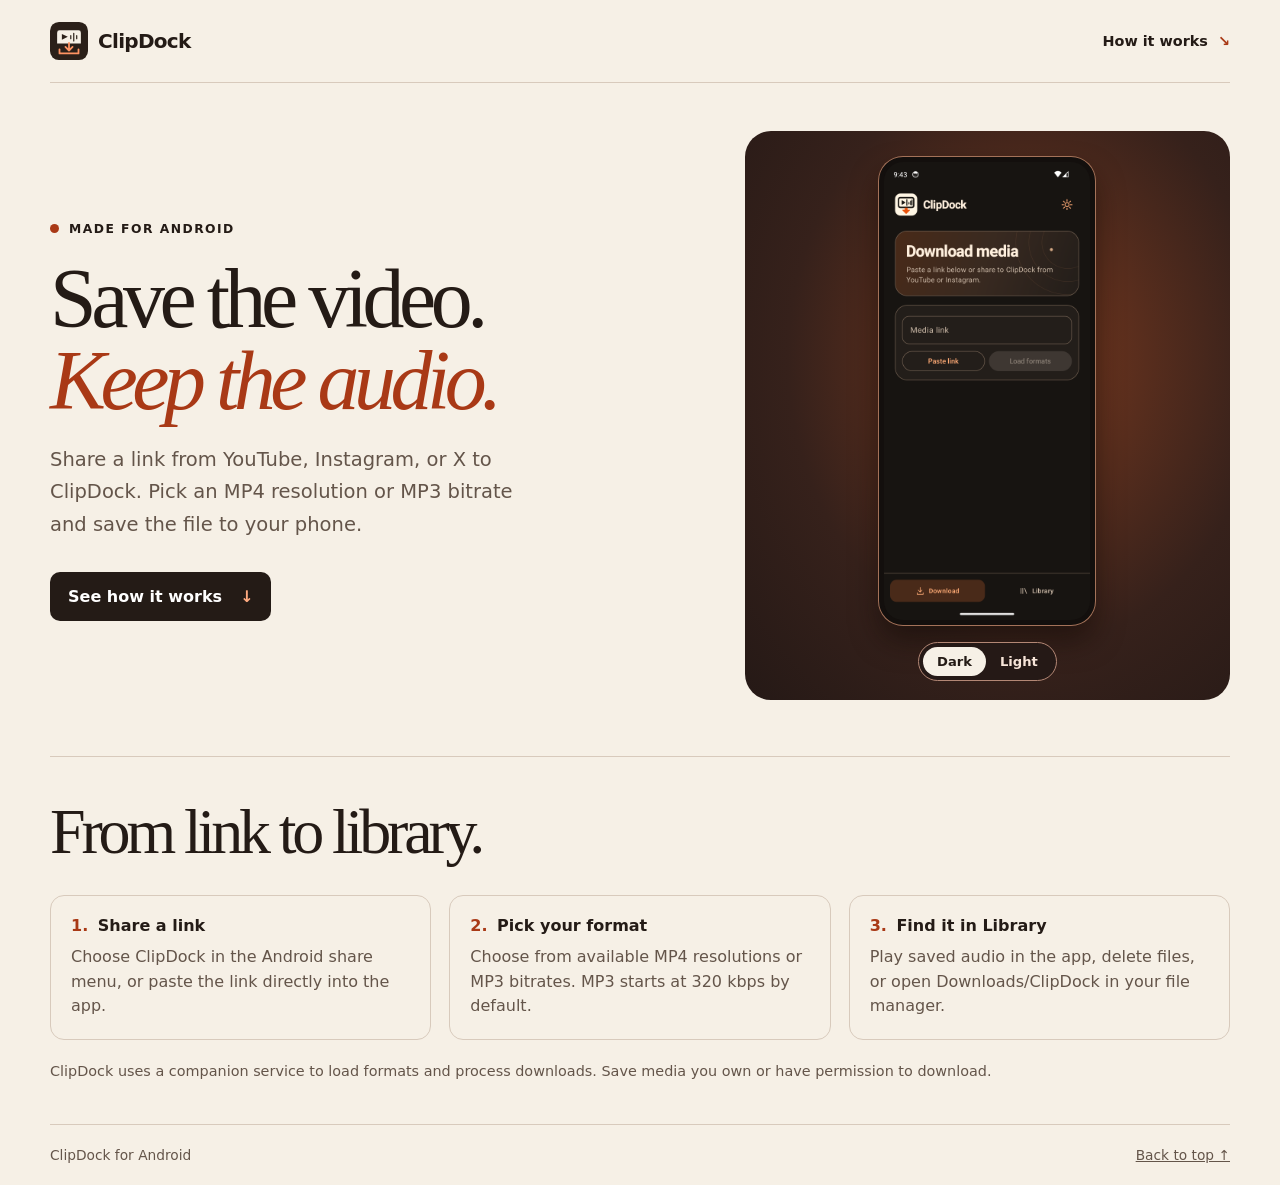
==== index.html @ b5152719 "Create ClipDock website" ====
<!doctype html>
<html lang="en">
<head>
  <meta charset="utf-8">
  <meta name="viewport" content="width=device-width, initial-scale=1">
  <meta name="description" content="ClipDock is an Android app for saving video and audio from shared YouTube, Instagram and X links.">
  <meta name="theme-color" content="#f6f0e6">
  <title>ClipDock — Video and audio for Android</title>
  <link rel="icon" href="assets/icon.svg" type="image/svg+xml">
  <link rel="stylesheet" href="style.css">
  <script src="preview.js" defer></script>
</head>
<body>
  <header class="shell top">
    <a class="brand" href="./"><img src="assets/icon.svg" width="38" height="38" alt="">ClipDock</a>
    <a class="nav-link" href="#workflow">How it works <span aria-hidden="true">↘</span></a>
  </header>
  <main>
    <section class="shell hero" aria-labelledby="headline">
      <div class="intro">
        <p class="eyebrow"><span></span> Made for Android</p>
        <h1 id="headline">Save the video.<br><em>Keep the audio.</em></h1>
        <p class="lede">Share a link from YouTube, Instagram, or X to ClipDock. Pick an MP4 resolution or MP3 bitrate and save the file to your phone.</p>
        <a class="cta" href="#workflow">See how it works <span aria-hidden="true">↓</span></a>
      </div>
      <div class="showcase">
        <div class="phone">
          <img id="app-preview" src="assets/dark.png" width="1080" height="2400" alt="ClipDock home screen in dark mode, showing the link field and Library tab">
        </div>
        <div class="switcher" role="group" aria-label="App preview theme" hidden>
          <button type="button" data-theme="dark" aria-pressed="true">Dark</button>
          <button type="button" data-theme="light" aria-pressed="false">Light</button>
        </div>
      </div>
    </section>
    <section class="shell workflow" id="workflow" aria-labelledby="workflow-title">
      <h2 id="workflow-title">From link to library.</h2>
      <ol class="steps">
        <li><h3>Share a link</h3><p>Choose ClipDock in the Android share menu, or paste the link directly into the app.</p></li>
        <li><h3>Pick your format</h3><p>Choose from available MP4 resolutions or MP3 bitrates. MP3 starts at 320 kbps by default.</p></li>
        <li><h3>Find it in Library</h3><p>Play saved audio in the app, delete files, or open Downloads/ClipDock in your file manager.</p></li>
      </ol>
      <p class="note">ClipDock uses a companion service to load formats and process downloads. Save media you own or have permission to download.</p>
    </section>
  </main>
  <footer class="shell footer"><span>ClipDock for Android</span><a href="./">Back to top ↑</a></footer>
</body>
</html>
---- style.css ----
:root {
  color-scheme: light;
  --paper: #f6f0e6;
  --ink: #241b16;
  --muted: #64554a;
  --orange: #a93916;
  --line: #d8cabc;
  font-family: system-ui, sans-serif;
  color: var(--ink);
  background: var(--paper);
}
* { box-sizing: border-box; }
body { margin: 0; }
a { color: inherit; }
a:focus-visible, button:focus-visible { outline: 3px solid #217fc2; outline-offset: 5px; }
.shell { width: min(1180px, calc(100% - 64px)); margin-inline: auto; }
.top, .footer { display: flex; justify-content: space-between; align-items: center; gap: 1rem; padding: 22px 0; }
.top { border-bottom: 1px solid var(--line); }
.brand { display: inline-flex; align-items: center; gap: 10px; font-size: 1.25rem; font-weight: 780; text-decoration: none; letter-spacing: -.035em; }
.nav-link { font-size: .9rem; font-weight: 650; text-decoration: none; }
.nav-link span { margin-left: 5px; color: var(--orange); }
.nav-link:hover, .footer a:hover { text-decoration: underline; }
.hero { display: grid; grid-template-columns: 1.3fr 1fr; gap: clamp(24px, 5vw, 78px); align-items: center; padding-block: 48px 56px; }
.eyebrow { display: flex; align-items: center; gap: 10px; font-weight: 750; font-size: .77rem; letter-spacing: .12em; text-transform: uppercase; }
.eyebrow span { height: 9px; width: 9px; border-radius: 50%; background: var(--orange); }
h1, h2 { font-family: Georgia, serif; font-weight: 400; letter-spacing: -.065em; }
h1 { font-size: clamp(3.4rem, 6.55vw, 6.6rem); line-height: .98; margin: 22px 0; }
h1 em { color: var(--orange); font-weight: inherit; }
.lede { max-width: 29rem; color: var(--muted); font-size: clamp(1rem, 1.6vw, 1.22rem); line-height: 1.65; }
.cta { display: inline-flex; gap: 18px; align-items: center; margin-top: 12px; border-radius: 10px; background: var(--ink); color: white; padding: 15px 18px; text-decoration: none; font-weight: 700; }
.cta:hover { background: #473026; }
.cta span { color: #ffab81; }
.showcase { display: grid; justify-items: center; align-content: center; gap: 17px; padding: 26px 16px 19px; border-radius: 26px; background: radial-gradient(ellipse at 58% 40%, #79391f, #36211b 60%, #251916); }
.phone { width: min(216px, 80%); overflow: hidden; border: 5px solid #130f0d; border-radius: 24px; background: #130f0d; box-shadow: 0 0 0 1px #a47259, 0 16px 28px #10090588; }
.phone img { display: block; width: 100%; height: auto; }
.switcher { display: flex; padding: 4px; border: 1px solid #b38775; border-radius: 50px; background: #251916; }
.switcher[hidden] { display: none; }
.switcher button { border: 0; border-radius: inherit; cursor: pointer; padding: 7px 14px; font: 650 .82rem system-ui, sans-serif; color: #f7e5d9; background: transparent; }
.switcher button[aria-pressed="true"] { color: var(--ink); background: var(--paper); }
.workflow { border-top: 1px solid var(--line); padding: 38px 0 42px; }
h2 { font-size: clamp(2.5rem, 5vw, 4.5rem); margin: 0 0 26px; }
.steps { display: grid; grid-template-columns: repeat(3, 1fr); padding: 0; gap: 18px; list-style-position: inside; }
.steps li { border: 1px solid var(--line); border-radius: 14px; padding: 20px; }
.steps li::marker { color: var(--orange); font-weight: 750; }
.steps h3 { display: inline; margin-left: 4px; font-size: 1rem; }
.steps p, .note { color: var(--muted); line-height: 1.55; }
.steps p { margin: 10px 0 0; }
.note { font-size: .9rem; margin: 20px 0 0; }
.footer { border-top: 1px solid var(--line); color: var(--muted); font-size: .86rem; }
@media (max-width: 760px) {
  .shell { width: calc(100% - 36px); }
  .hero { grid-template-columns: 1fr; padding-block: 32px; }
  .steps { grid-template-columns: 1fr; gap: 10px; }
}
@media (max-width: 360px) {
  h1 { font-size: 2.85rem; }
  .brand { font-size: 1.08rem; }
}
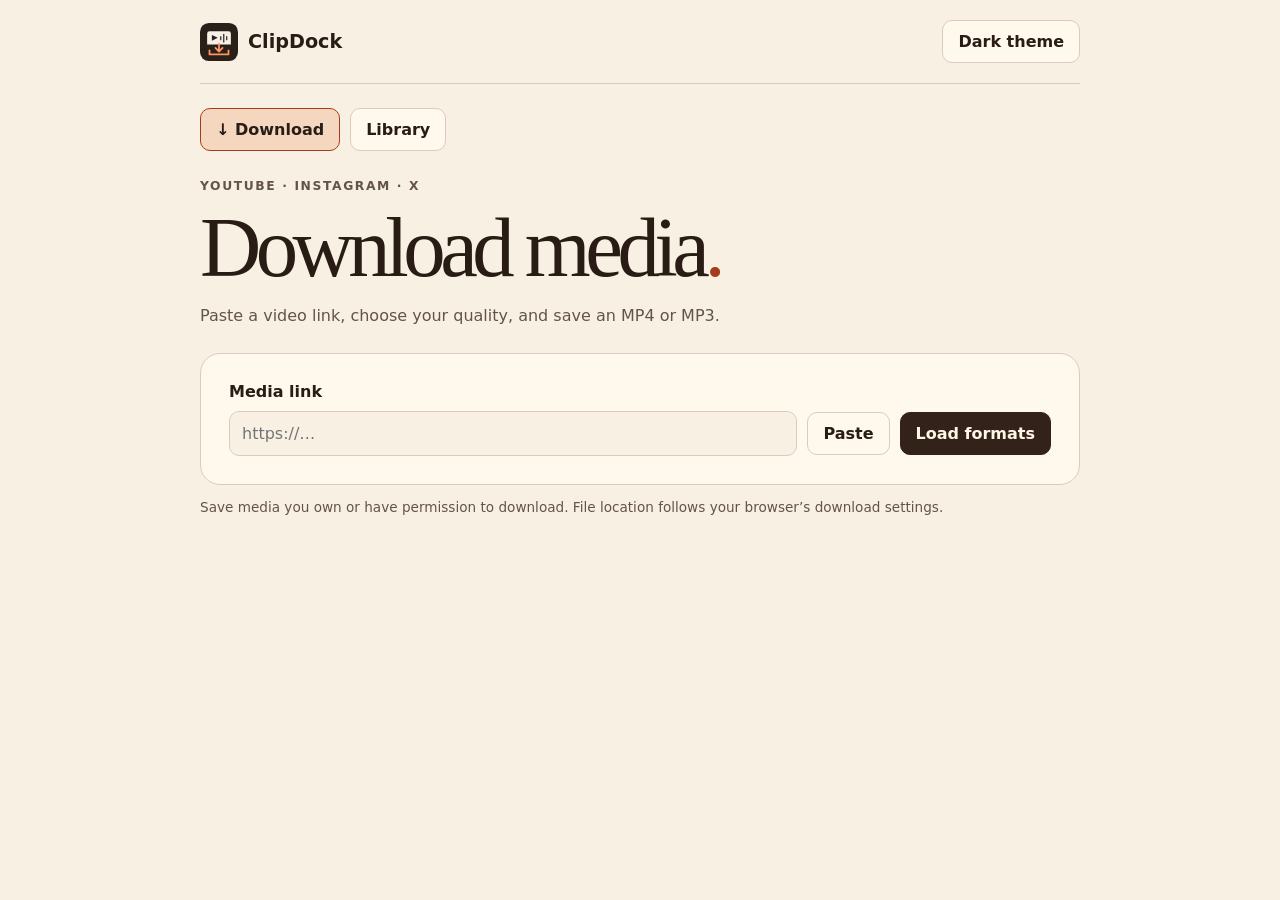
==== commit 632a9888: "Build the ClipDock browser downloader" ====
--- a/index.html
+++ b/index.html
@@ -1,48 +1,54 @@
 <!doctype html>
 <html lang="en">
 <head>
-  <meta charset="utf-8">
-  <meta name="viewport" content="width=device-width, initial-scale=1">
-  <meta name="description" content="ClipDock is an Android app for saving video and audio from shared YouTube, Instagram and X links.">
-  <meta name="theme-color" content="#f6f0e6">
-  <title>ClipDock — Video and audio for Android</title>
-  <link rel="icon" href="assets/icon.svg" type="image/svg+xml">
-  <link rel="stylesheet" href="style.css">
-  <script src="preview.js" defer></script>
+<meta charset="utf-8">
+<meta name="viewport" content="width=device-width, initial-scale=1">
+<meta name="description" content="Save video and audio from YouTube, Instagram and X with ClipDock.">
+<title>ClipDock — Download media</title>
+<link rel="icon" href="assets/icon.svg">
+<link rel="stylesheet" href="style.css">
+<script type="module" src="app.js"></script>
 </head>
 <body>
-  <header class="shell top">
-    <a class="brand" href="./"><img src="assets/icon.svg" width="38" height="38" alt="">ClipDock</a>
-    <a class="nav-link" href="#workflow">How it works <span aria-hidden="true">↘</span></a>
-  </header>
-  <main>
-    <section class="shell hero" aria-labelledby="headline">
-      <div class="intro">
-        <p class="eyebrow"><span></span> Made for Android</p>
-        <h1 id="headline">Save the video.<br><em>Keep the audio.</em></h1>
-        <p class="lede">Share a link from YouTube, Instagram, or X to ClipDock. Pick an MP4 resolution or MP3 bitrate and save the file to your phone.</p>
-        <a class="cta" href="#workflow">See how it works <span aria-hidden="true">↓</span></a>
-      </div>
-      <div class="showcase">
-        <div class="phone">
-          <img id="app-preview" src="assets/dark.png" width="1080" height="2400" alt="ClipDock home screen in dark mode, showing the link field and Library tab">
-        </div>
-        <div class="switcher" role="group" aria-label="App preview theme" hidden>
-          <button type="button" data-theme="dark" aria-pressed="true">Dark</button>
-          <button type="button" data-theme="light" aria-pressed="false">Light</button>
-        </div>
-      </div>
-    </section>
-    <section class="shell workflow" id="workflow" aria-labelledby="workflow-title">
-      <h2 id="workflow-title">From link to library.</h2>
-      <ol class="steps">
-        <li><h3>Share a link</h3><p>Choose ClipDock in the Android share menu, or paste the link directly into the app.</p></li>
-        <li><h3>Pick your format</h3><p>Choose from available MP4 resolutions or MP3 bitrates. MP3 starts at 320 kbps by default.</p></li>
-        <li><h3>Find it in Library</h3><p>Play saved audio in the app, delete files, or open Downloads/ClipDock in your file manager.</p></li>
-      </ol>
-      <p class="note">ClipDock uses a companion service to load formats and process downloads. Save media you own or have permission to download.</p>
-    </section>
-  </main>
-  <footer class="shell footer"><span>ClipDock for Android</span><a href="./">Back to top ↑</a></footer>
+<header class="shell top">
+<a class="brand" href="./"><img src="assets/icon.svg" width="38" height="38" alt="">ClipDock</a>
+<button id="theme" type="button" class="secondary" aria-pressed="false">Dark theme</button>
+</header>
+<main class="shell">
+<nav aria-label="ClipDock">
+<button type="button" id="download-tab" aria-current="page">↓ Download</button>
+<button type="button" id="library-tab">Library</button>
+</nav>
+<section id="download">
+<div class="intro">
+<p class="eyebrow">YouTube · Instagram · X</p>
+<h1>Download media<span>.</span></h1>
+<p>Paste a video link, choose your quality, and save an MP4 or MP3.</p>
+</div>
+<form id="link-form" class="card">
+<label for="url">Media link</label>
+<div class="controls">
+<input type="url" id="url" name="url" placeholder="https://…" maxlength="2000" required>
+<button type="button" class="secondary" id="paste">Paste</button>
+<button type="submit" class="primary" id="inspect">Load formats</button>
+</div>
+</form>
+<p id="status" role="status" aria-live="polite"></p>
+<section id="result" class="card" hidden aria-labelledby="media-title">
+<div class="media">
+<img id="thumbnail" alt="" hidden referrerpolicy="no-referrer">
+<div><h2 id="media-title"></h2><p id="author"></p></div>
+</div>
+<div id="formats"></div>
+<button type="button" class="primary" id="save">Download</button>
+</section>
+<p class="note">Save media you own or have permission to download. File location follows your browser’s download settings.</p>
+</section>
+<section id="library" hidden>
+<div class="intro"><p class="eyebrow">Saved on this browser</p><h1>Library<span>.</span></h1><p>Play, save again, or remove your media.</p></div>
+<p id="library-status" role="status"></p>
+<ul id="files"></ul>
+</section>
+</main>
 </body>
 </html>
--- a/style.css
+++ b/style.css
@@ -1,58 +1,43 @@
-:root {
-  color-scheme: light;
-  --paper: #f6f0e6;
-  --ink: #241b16;
-  --muted: #64554a;
-  --orange: #a93916;
-  --line: #d8cabc;
-  font-family: system-ui, sans-serif;
-  color: var(--ink);
-  background: var(--paper);
-}
-* { box-sizing: border-box; }
-body { margin: 0; }
-a { color: inherit; }
-a:focus-visible, button:focus-visible { outline: 3px solid #217fc2; outline-offset: 5px; }
-.shell { width: min(1180px, calc(100% - 64px)); margin-inline: auto; }
-.top, .footer { display: flex; justify-content: space-between; align-items: center; gap: 1rem; padding: 22px 0; }
-.top { border-bottom: 1px solid var(--line); }
-.brand { display: inline-flex; align-items: center; gap: 10px; font-size: 1.25rem; font-weight: 780; text-decoration: none; letter-spacing: -.035em; }
-.nav-link { font-size: .9rem; font-weight: 650; text-decoration: none; }
-.nav-link span { margin-left: 5px; color: var(--orange); }
-.nav-link:hover, .footer a:hover { text-decoration: underline; }
-.hero { display: grid; grid-template-columns: 1.3fr 1fr; gap: clamp(24px, 5vw, 78px); align-items: center; padding-block: 48px 56px; }
-.eyebrow { display: flex; align-items: center; gap: 10px; font-weight: 750; font-size: .77rem; letter-spacing: .12em; text-transform: uppercase; }
-.eyebrow span { height: 9px; width: 9px; border-radius: 50%; background: var(--orange); }
-h1, h2 { font-family: Georgia, serif; font-weight: 400; letter-spacing: -.065em; }
-h1 { font-size: clamp(3.4rem, 6.55vw, 6.6rem); line-height: .98; margin: 22px 0; }
-h1 em { color: var(--orange); font-weight: inherit; }
-.lede { max-width: 29rem; color: var(--muted); font-size: clamp(1rem, 1.6vw, 1.22rem); line-height: 1.65; }
-.cta { display: inline-flex; gap: 18px; align-items: center; margin-top: 12px; border-radius: 10px; background: var(--ink); color: white; padding: 15px 18px; text-decoration: none; font-weight: 700; }
-.cta:hover { background: #473026; }
-.cta span { color: #ffab81; }
-.showcase { display: grid; justify-items: center; align-content: center; gap: 17px; padding: 26px 16px 19px; border-radius: 26px; background: radial-gradient(ellipse at 58% 40%, #79391f, #36211b 60%, #251916); }
-.phone { width: min(216px, 80%); overflow: hidden; border: 5px solid #130f0d; border-radius: 24px; background: #130f0d; box-shadow: 0 0 0 1px #a47259, 0 16px 28px #10090588; }
-.phone img { display: block; width: 100%; height: auto; }
-.switcher { display: flex; padding: 4px; border: 1px solid #b38775; border-radius: 50px; background: #251916; }
-.switcher[hidden] { display: none; }
-.switcher button { border: 0; border-radius: inherit; cursor: pointer; padding: 7px 14px; font: 650 .82rem system-ui, sans-serif; color: #f7e5d9; background: transparent; }
-.switcher button[aria-pressed="true"] { color: var(--ink); background: var(--paper); }
-.workflow { border-top: 1px solid var(--line); padding: 38px 0 42px; }
-h2 { font-size: clamp(2.5rem, 5vw, 4.5rem); margin: 0 0 26px; }
-.steps { display: grid; grid-template-columns: repeat(3, 1fr); padding: 0; gap: 18px; list-style-position: inside; }
-.steps li { border: 1px solid var(--line); border-radius: 14px; padding: 20px; }
-.steps li::marker { color: var(--orange); font-weight: 750; }
-.steps h3 { display: inline; margin-left: 4px; font-size: 1rem; }
-.steps p, .note { color: var(--muted); line-height: 1.55; }
-.steps p { margin: 10px 0 0; }
-.note { font-size: .9rem; margin: 20px 0 0; }
-.footer { border-top: 1px solid var(--line); color: var(--muted); font-size: .86rem; }
-@media (max-width: 760px) {
-  .shell { width: calc(100% - 36px); }
-  .hero { grid-template-columns: 1fr; padding-block: 32px; }
-  .steps { grid-template-columns: 1fr; gap: 10px; }
-}
-@media (max-width: 360px) {
-  h1 { font-size: 2.85rem; }
-  .brand { font-size: 1.08rem; }
-}
+:root{color-scheme:light;--paper:#f8f1e3;--card:#fff9ed;--ink:#281c15;--muted:#64534a;--line:#dccbbb;--accent:#a53d1c;--action:#322219;--action-text:#fff6e6;--active:#f5d7c0;font-family:system-ui,sans-serif}
+:root[data-theme=dark]{color-scheme:dark;--paper:#1b1513;--card:#271e1a;--ink:#fff1dc;--muted:#d4bfb0;--line:#514035;--accent:#ff9b6b;--action:#ffc19f;--action-text:#2c180e;--active:#523324}
+*{box-sizing:border-box}
+body{margin:0;background:var(--paper);color:var(--ink)}
+[hidden]{display:none!important}
+.shell{width:min(880px,calc(100% - 36px));margin-inline:auto}
+.top,.brand,nav,.controls,.media,.file-actions{display:flex;align-items:center;gap:10px}
+.top{justify-content:space-between;padding-block:20px;border-bottom:1px solid var(--line)}
+.brand{font-size:1.2rem;font-weight:800;color:inherit;text-decoration:none}
+nav{margin-block:24px}
+button,.file-actions a{font:inherit;font-weight:700;cursor:pointer;color:inherit;background:var(--card);border:1px solid var(--line);border-radius:10px;padding:11px 15px;text-decoration:none}
+button:hover:not(:disabled),.file-actions a:hover{box-shadow:inset 0 0 0 1px currentColor}
+button:disabled{cursor:wait;opacity:.6}
+button[aria-current],button[aria-pressed=true]{background:var(--active);border-color:var(--accent)}
+.primary{color:var(--action-text);background:var(--action);border-color:var(--action)}
+.intro{margin:28px 0}
+.intro p,.note,#author,#library-status{color:var(--muted)}
+.eyebrow{font-size:.77rem;text-transform:uppercase;letter-spacing:.13em;font-weight:800}
+h1{font-family:Georgia,serif;font-size:clamp(2.65rem,8vw,5.3rem);letter-spacing:-.065em;line-height:1;margin:10px 0;font-weight:400}
+h1 span{color:var(--accent)}
+h2{margin:0;font-size:1.3rem;overflow-wrap:anywhere}
+.card{padding:clamp(16px,4vw,28px);background:var(--card);border:1px solid var(--line);border-radius:20px}
+label,legend{font-weight:750}
+.controls{margin-top:10px}
+input[type=url]{min-width:0;flex:1;width:100%;font:inherit;color:inherit;background:var(--paper);border:1px solid var(--line);border-radius:10px;padding:12px}
+:focus-visible{outline:2px solid var(--accent);outline-offset:3px}
+#status{margin:16px 0;line-height:1.5}
+#status:empty{margin:0}
+#status[data-error]{color:var(--accent);font-weight:650}
+.media{align-items:flex-start;gap:16px}
+#thumbnail{width:min(25%,135px);aspect-ratio:16/9;object-fit:cover;border-radius:8px}
+#author{margin:4px 0}
+fieldset{border:0;padding:0;margin:20px 0;min-width:0}
+legend{margin-bottom:10px}
+.choices{display:flex;gap:8px;flex-wrap:wrap}
+.choice{display:flex;align-items:center;gap:6px;font-size:.9rem;border:1px solid var(--line);border-radius:10px;padding:8px 11px;cursor:pointer}
+.choice:has(:checked){background:var(--active);border-color:var(--accent)}
+.choice input{accent-color:var(--accent)}
+.note{font-size:.85rem;margin-bottom:32px}
+#files{padding:0;display:grid;gap:12px;list-style:none}
+.file-actions{margin-top:12px;flex-wrap:wrap}
+.file-player{width:100%;margin-top:12px;max-height:420px}
+@media(max-width:540px){.controls{flex-wrap:wrap}.controls input{flex-basis:100%}.controls .primary{flex:1}.file-actions{gap:6px}}
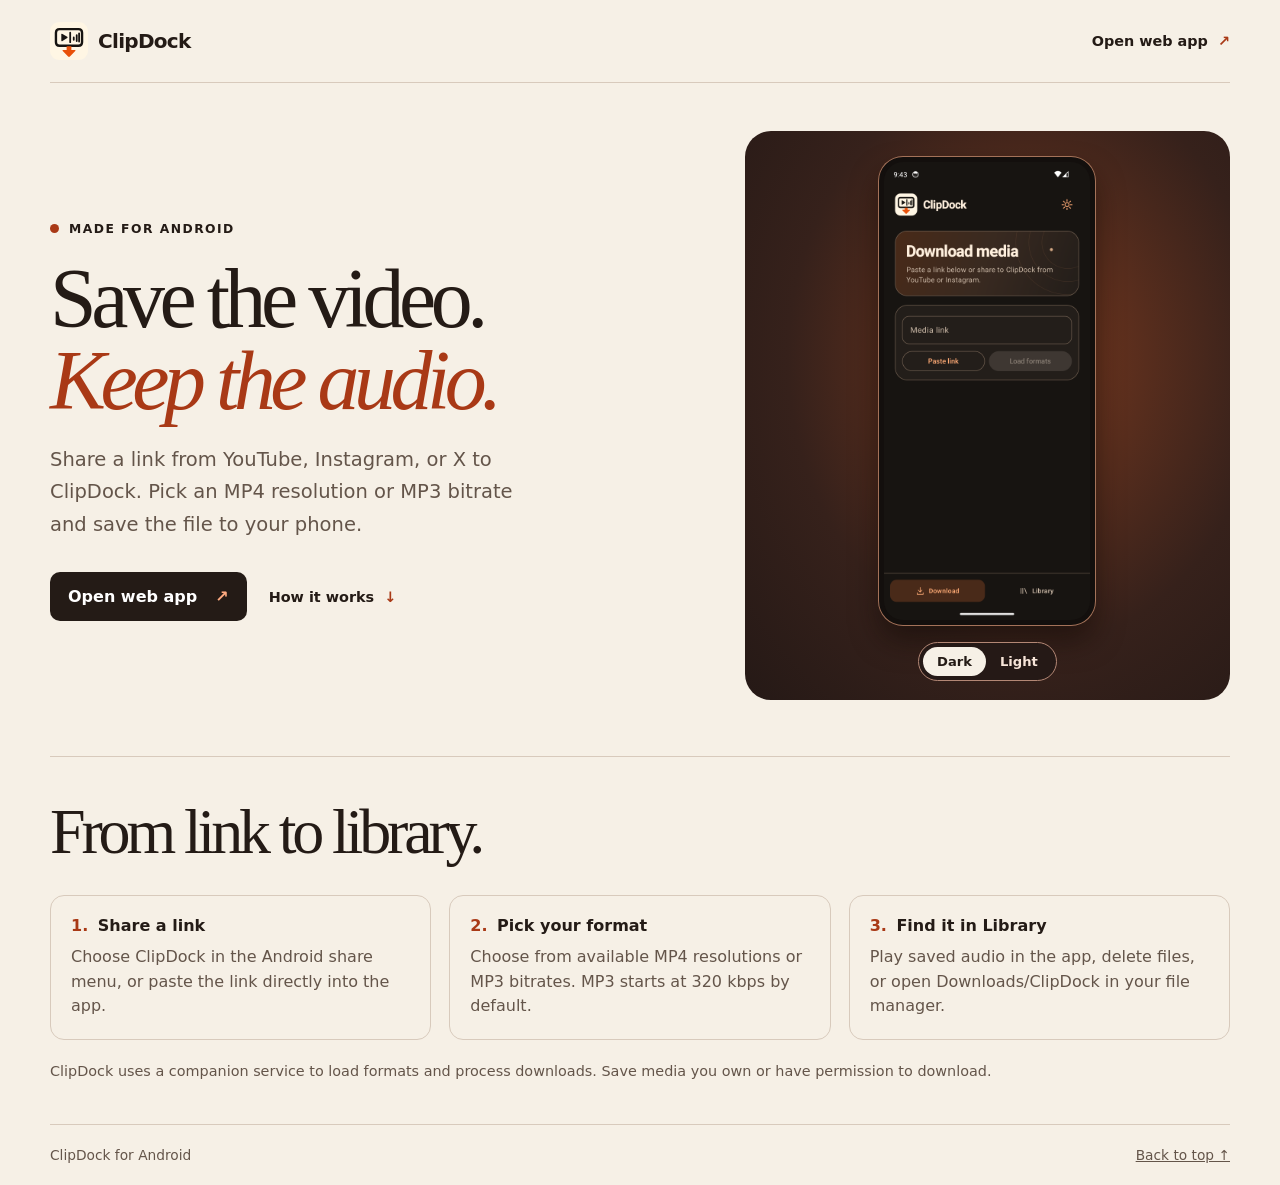
==== commit 69787bcd: "Restore ClipDock landing page and redesign downloader" ====
--- a/index.html
+++ b/index.html
@@ -1,54 +1,48 @@
 <!doctype html>
 <html lang="en">
 <head>
-<meta charset="utf-8">
-<meta name="viewport" content="width=device-width, initial-scale=1">
-<meta name="description" content="Save video and audio from YouTube, Instagram and X with ClipDock.">
-<title>ClipDock — Download media</title>
-<link rel="icon" href="assets/icon.svg">
-<link rel="stylesheet" href="style.css">
-<script type="module" src="app.js"></script>
+  <meta charset="utf-8">
+  <meta name="viewport" content="width=device-width, initial-scale=1">
+  <meta name="description" content="ClipDock is an Android app for saving video and audio from shared YouTube, Instagram and X links.">
+  <meta name="theme-color" content="#f6f0e6">
+  <title>ClipDock — Video and audio for Android</title>
+  <link rel="icon" href="assets/icon.svg" type="image/svg+xml">
+  <link rel="stylesheet" href="style.css">
+  <script src="preview.js" defer></script>
 </head>
 <body>
-<header class="shell top">
-<a class="brand" href="./"><img src="assets/icon.svg" width="38" height="38" alt="">ClipDock</a>
-<button id="theme" type="button" class="secondary" aria-pressed="false">Dark theme</button>
-</header>
-<main class="shell">
-<nav aria-label="ClipDock">
-<button type="button" id="download-tab" aria-current="page">↓ Download</button>
-<button type="button" id="library-tab">Library</button>
-</nav>
-<section id="download">
-<div class="intro">
-<p class="eyebrow">YouTube · Instagram · X</p>
-<h1>Download media<span>.</span></h1>
-<p>Paste a video link, choose your quality, and save an MP4 or MP3.</p>
-</div>
-<form id="link-form" class="card">
-<label for="url">Media link</label>
-<div class="controls">
-<input type="url" id="url" name="url" placeholder="https://…" maxlength="2000" required>
-<button type="button" class="secondary" id="paste">Paste</button>
-<button type="submit" class="primary" id="inspect">Load formats</button>
-</div>
-</form>
-<p id="status" role="status" aria-live="polite"></p>
-<section id="result" class="card" hidden aria-labelledby="media-title">
-<div class="media">
-<img id="thumbnail" alt="" hidden referrerpolicy="no-referrer">
-<div><h2 id="media-title"></h2><p id="author"></p></div>
-</div>
-<div id="formats"></div>
-<button type="button" class="primary" id="save">Download</button>
-</section>
-<p class="note">Save media you own or have permission to download. File location follows your browser’s download settings.</p>
-</section>
-<section id="library" hidden>
-<div class="intro"><p class="eyebrow">Saved on this browser</p><h1>Library<span>.</span></h1><p>Play, save again, or remove your media.</p></div>
-<p id="library-status" role="status"></p>
-<ul id="files"></ul>
-</section>
-</main>
+  <header class="shell top">
+    <a class="brand" href="./"><img src="assets/icon.svg" width="38" height="38" alt="">ClipDock</a>
+    <a class="nav-link" href="app/">Open web app <span aria-hidden="true">↗</span></a>
+  </header>
+  <main>
+    <section class="shell hero" aria-labelledby="headline">
+      <div class="intro">
+        <p class="eyebrow"><span></span> Made for Android</p>
+        <h1 id="headline">Save the video.<br><em>Keep the audio.</em></h1>
+        <p class="lede">Share a link from YouTube, Instagram, or X to ClipDock. Pick an MP4 resolution or MP3 bitrate and save the file to your phone.</p>
+        <div class="hero-actions"><a class="cta" href="app/">Open web app <span aria-hidden="true">↗</span></a><a class="nav-link" href="#workflow">How it works <span aria-hidden="true">↓</span></a></div>
+      </div>
+      <div class="showcase">
+        <div class="phone">
+          <img id="app-preview" src="assets/dark.png" width="1080" height="2400" alt="ClipDock home screen in dark mode, showing the link field and Library tab">
+        </div>
+        <div class="switcher" role="group" aria-label="App preview theme" hidden>
+          <button type="button" data-theme="dark" aria-pressed="true">Dark</button>
+          <button type="button" data-theme="light" aria-pressed="false">Light</button>
+        </div>
+      </div>
+    </section>
+    <section class="shell workflow" id="workflow" aria-labelledby="workflow-title">
+      <h2 id="workflow-title">From link to library.</h2>
+      <ol class="steps">
+        <li><h3>Share a link</h3><p>Choose ClipDock in the Android share menu, or paste the link directly into the app.</p></li>
+        <li><h3>Pick your format</h3><p>Choose from available MP4 resolutions or MP3 bitrates. MP3 starts at 320 kbps by default.</p></li>
+        <li><h3>Find it in Library</h3><p>Play saved audio in the app, delete files, or open Downloads/ClipDock in your file manager.</p></li>
+      </ol>
+      <p class="note">ClipDock uses a companion service to load formats and process downloads. Save media you own or have permission to download.</p>
+    </section>
+  </main>
+  <footer class="shell footer"><span>ClipDock for Android</span><a href="./">Back to top ↑</a></footer>
 </body>
 </html>
--- a/style.css
+++ b/style.css
@@ -1,43 +1,59 @@
-:root{color-scheme:light;--paper:#f8f1e3;--card:#fff9ed;--ink:#281c15;--muted:#64534a;--line:#dccbbb;--accent:#a53d1c;--action:#322219;--action-text:#fff6e6;--active:#f5d7c0;font-family:system-ui,sans-serif}
-:root[data-theme=dark]{color-scheme:dark;--paper:#1b1513;--card:#271e1a;--ink:#fff1dc;--muted:#d4bfb0;--line:#514035;--accent:#ff9b6b;--action:#ffc19f;--action-text:#2c180e;--active:#523324}
-*{box-sizing:border-box}
-body{margin:0;background:var(--paper);color:var(--ink)}
-[hidden]{display:none!important}
-.shell{width:min(880px,calc(100% - 36px));margin-inline:auto}
-.top,.brand,nav,.controls,.media,.file-actions{display:flex;align-items:center;gap:10px}
-.top{justify-content:space-between;padding-block:20px;border-bottom:1px solid var(--line)}
-.brand{font-size:1.2rem;font-weight:800;color:inherit;text-decoration:none}
-nav{margin-block:24px}
-button,.file-actions a{font:inherit;font-weight:700;cursor:pointer;color:inherit;background:var(--card);border:1px solid var(--line);border-radius:10px;padding:11px 15px;text-decoration:none}
-button:hover:not(:disabled),.file-actions a:hover{box-shadow:inset 0 0 0 1px currentColor}
-button:disabled{cursor:wait;opacity:.6}
-button[aria-current],button[aria-pressed=true]{background:var(--active);border-color:var(--accent)}
-.primary{color:var(--action-text);background:var(--action);border-color:var(--action)}
-.intro{margin:28px 0}
-.intro p,.note,#author,#library-status{color:var(--muted)}
-.eyebrow{font-size:.77rem;text-transform:uppercase;letter-spacing:.13em;font-weight:800}
-h1{font-family:Georgia,serif;font-size:clamp(2.65rem,8vw,5.3rem);letter-spacing:-.065em;line-height:1;margin:10px 0;font-weight:400}
-h1 span{color:var(--accent)}
-h2{margin:0;font-size:1.3rem;overflow-wrap:anywhere}
-.card{padding:clamp(16px,4vw,28px);background:var(--card);border:1px solid var(--line);border-radius:20px}
-label,legend{font-weight:750}
-.controls{margin-top:10px}
-input[type=url]{min-width:0;flex:1;width:100%;font:inherit;color:inherit;background:var(--paper);border:1px solid var(--line);border-radius:10px;padding:12px}
-:focus-visible{outline:2px solid var(--accent);outline-offset:3px}
-#status{margin:16px 0;line-height:1.5}
-#status:empty{margin:0}
-#status[data-error]{color:var(--accent);font-weight:650}
-.media{align-items:flex-start;gap:16px}
-#thumbnail{width:min(25%,135px);aspect-ratio:16/9;object-fit:cover;border-radius:8px}
-#author{margin:4px 0}
-fieldset{border:0;padding:0;margin:20px 0;min-width:0}
-legend{margin-bottom:10px}
-.choices{display:flex;gap:8px;flex-wrap:wrap}
-.choice{display:flex;align-items:center;gap:6px;font-size:.9rem;border:1px solid var(--line);border-radius:10px;padding:8px 11px;cursor:pointer}
-.choice:has(:checked){background:var(--active);border-color:var(--accent)}
-.choice input{accent-color:var(--accent)}
-.note{font-size:.85rem;margin-bottom:32px}
-#files{padding:0;display:grid;gap:12px;list-style:none}
-.file-actions{margin-top:12px;flex-wrap:wrap}
-.file-player{width:100%;margin-top:12px;max-height:420px}
-@media(max-width:540px){.controls{flex-wrap:wrap}.controls input{flex-basis:100%}.controls .primary{flex:1}.file-actions{gap:6px}}
+:root {
+  color-scheme: light;
+  --paper: #f6f0e6;
+  --ink: #241b16;
+  --muted: #64554a;
+  --orange: #a93916;
+  --line: #d8cabc;
+  font-family: system-ui, sans-serif;
+  color: var(--ink);
+  background: var(--paper);
+}
+* { box-sizing: border-box; }
+body { margin: 0; }
+a { color: inherit; }
+a:focus-visible, button:focus-visible { outline: 3px solid #217fc2; outline-offset: 5px; }
+.shell { width: min(1180px, calc(100% - 64px)); margin-inline: auto; }
+.top, .footer { display: flex; justify-content: space-between; align-items: center; gap: 1rem; padding: 22px 0; }
+.top { border-bottom: 1px solid var(--line); }
+.brand { display: inline-flex; align-items: center; gap: 10px; font-size: 1.25rem; font-weight: 780; text-decoration: none; letter-spacing: -.035em; }
+.nav-link { font-size: .9rem; font-weight: 650; text-decoration: none; }
+.nav-link span { margin-left: 5px; color: var(--orange); }
+.nav-link:hover, .footer a:hover { text-decoration: underline; }
+.hero { display: grid; grid-template-columns: 1.3fr 1fr; gap: clamp(24px, 5vw, 78px); align-items: center; padding-block: 48px 56px; }
+.eyebrow { display: flex; align-items: center; gap: 10px; font-weight: 750; font-size: .77rem; letter-spacing: .12em; text-transform: uppercase; }
+.eyebrow span { height: 9px; width: 9px; border-radius: 50%; background: var(--orange); }
+h1, h2 { font-family: Georgia, serif; font-weight: 400; letter-spacing: -.065em; }
+h1 { font-size: clamp(3.4rem, 6.55vw, 6.6rem); line-height: .98; margin: 22px 0; }
+h1 em { color: var(--orange); font-weight: inherit; }
+.lede { max-width: 29rem; color: var(--muted); font-size: clamp(1rem, 1.6vw, 1.22rem); line-height: 1.65; }
+.cta { display: inline-flex; gap: 18px; align-items: center; margin-top: 12px; border-radius: 10px; background: var(--ink); color: white; padding: 15px 18px; text-decoration: none; font-weight: 700; }
+.cta:hover { background: #473026; }
+.cta span { color: #ffab81; }
+.showcase { display: grid; justify-items: center; align-content: center; gap: 17px; padding: 26px 16px 19px; border-radius: 26px; background: radial-gradient(ellipse at 58% 40%, #79391f, #36211b 60%, #251916); }
+.phone { width: min(216px, 80%); overflow: hidden; border: 5px solid #130f0d; border-radius: 24px; background: #130f0d; box-shadow: 0 0 0 1px #a47259, 0 16px 28px #10090588; }
+.phone img { display: block; width: 100%; height: auto; }
+.switcher { display: flex; padding: 4px; border: 1px solid #b38775; border-radius: 50px; background: #251916; }
+.switcher[hidden] { display: none; }
+.switcher button { border: 0; border-radius: inherit; cursor: pointer; padding: 7px 14px; font: 650 .82rem system-ui, sans-serif; color: #f7e5d9; background: transparent; }
+.switcher button[aria-pressed="true"] { color: var(--ink); background: var(--paper); }
+.workflow { border-top: 1px solid var(--line); padding: 38px 0 42px; }
+h2 { font-size: clamp(2.5rem, 5vw, 4.5rem); margin: 0 0 26px; }
+.steps { display: grid; grid-template-columns: repeat(3, 1fr); padding: 0; gap: 18px; list-style-position: inside; }
+.steps li { border: 1px solid var(--line); border-radius: 14px; padding: 20px; }
+.steps li::marker { color: var(--orange); font-weight: 750; }
+.steps h3 { display: inline; margin-left: 4px; font-size: 1rem; }
+.steps p, .note { color: var(--muted); line-height: 1.55; }
+.steps p { margin: 10px 0 0; }
+.note { font-size: .9rem; margin: 20px 0 0; }
+.footer { border-top: 1px solid var(--line); color: var(--muted); font-size: .86rem; }
+@media (max-width: 760px) {
+  .shell { width: calc(100% - 36px); }
+  .hero { grid-template-columns: 1fr; padding-block: 32px; }
+  .steps { grid-template-columns: 1fr; gap: 10px; }
+}
+@media (max-width: 360px) {
+  h1 { font-size: 2.85rem; }
+  .brand { font-size: 1.08rem; }
+}
+.hero-actions { display: flex; align-items: baseline; flex-wrap: wrap; gap: 8px 22px; }
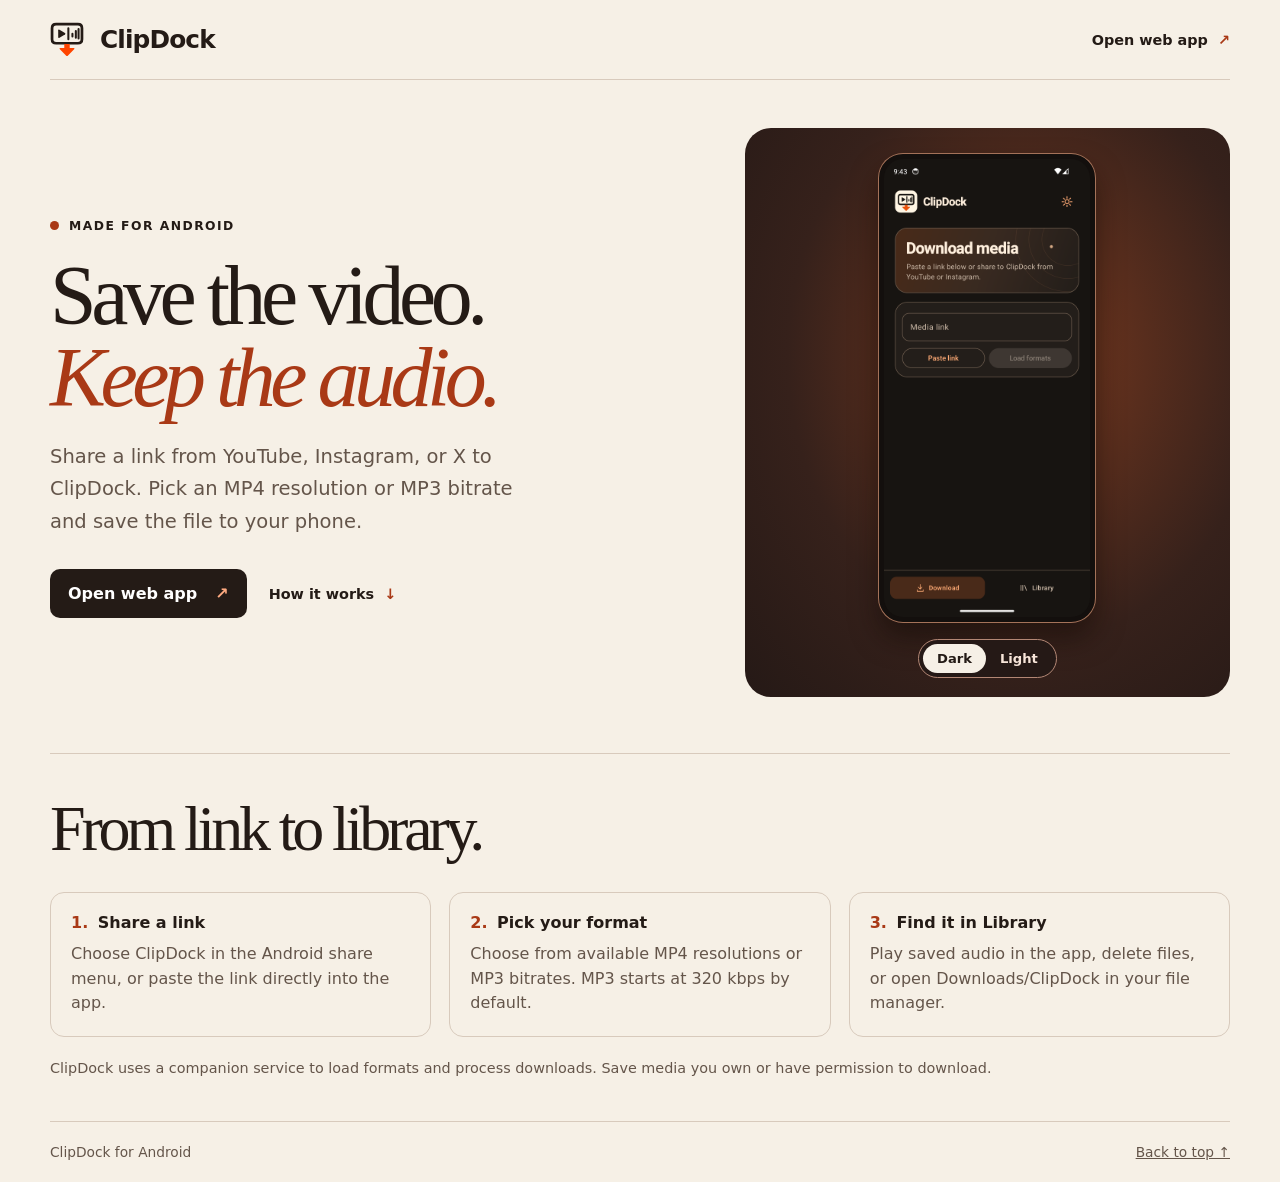
==== commit 9ba9c866: "Match ClipDock web branding to Android header" ====
--- a/index.html
+++ b/index.html
@@ -6,13 +6,13 @@
   <meta name="description" content="ClipDock is an Android app for saving video and audio from shared YouTube, Instagram and X links.">
   <meta name="theme-color" content="#f6f0e6">
   <title>ClipDock — Video and audio for Android</title>
-  <link rel="icon" href="assets/icon.svg" type="image/svg+xml">
-  <link rel="stylesheet" href="style.css">
+  <link rel="icon" href="assets/mark.svg" type="image/svg+xml">
+  <link rel="stylesheet" href="style.css?v=3">
   <script src="preview.js" defer></script>
 </head>
 <body>
   <header class="shell top">
-    <a class="brand" href="./"><img src="assets/icon.svg" width="38" height="38" alt="">ClipDock</a>
+    <a class="brand" href="./"><svg class="brand-mark" viewBox="7 9 50 51" width="34" height="35" aria-hidden="true"><use href="assets/mark.svg#mark"/></svg>ClipDock</a>
     <a class="nav-link" href="app/">Open web app <span aria-hidden="true">↗</span></a>
   </header>
   <main>
--- a/style.css
+++ b/style.css
@@ -16,7 +16,7 @@
 .shell { width: min(1180px, calc(100% - 64px)); margin-inline: auto; }
 .top, .footer { display: flex; justify-content: space-between; align-items: center; gap: 1rem; padding: 22px 0; }
 .top { border-bottom: 1px solid var(--line); }
-.brand { display: inline-flex; align-items: center; gap: 10px; font-size: 1.25rem; font-weight: 780; text-decoration: none; letter-spacing: -.035em; }
+.brand { display: inline-flex; align-items: center; gap: 16px; font-size: 1.55rem; font-weight: 800; text-decoration: none; letter-spacing: -.035em; }
 .nav-link { font-size: .9rem; font-weight: 650; text-decoration: none; }
 .nav-link span { margin-left: 5px; color: var(--orange); }
 .nav-link:hover, .footer a:hover { text-decoration: underline; }
@@ -57,3 +57,5 @@
   .brand { font-size: 1.08rem; }
 }
 .hero-actions { display: flex; align-items: baseline; flex-wrap: wrap; gap: 8px 22px; }
+
+.brand-mark { flex: none; }
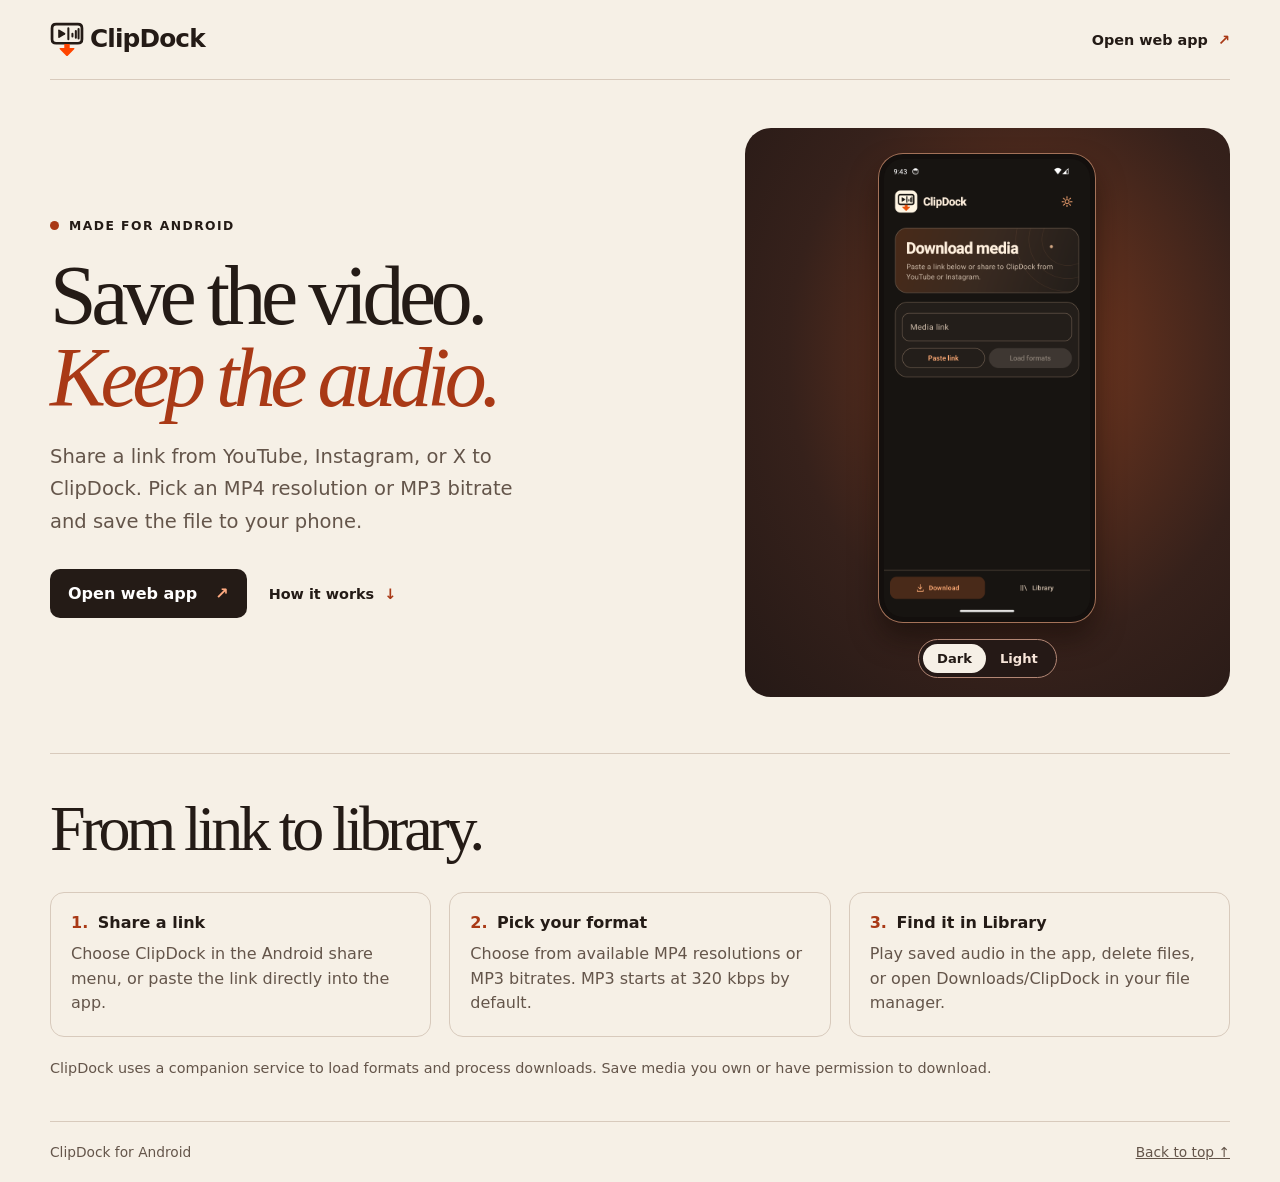
==== commit 97690dfd: "Place ClipDock wordmark directly beside icon" ====
--- a/index.html
+++ b/index.html
@@ -7,7 +7,7 @@
   <meta name="theme-color" content="#f6f0e6">
   <title>ClipDock — Video and audio for Android</title>
   <link rel="icon" href="assets/mark.svg" type="image/svg+xml">
-  <link rel="stylesheet" href="style.css?v=3">
+  <link rel="stylesheet" href="style.css?v=5">
   <script src="preview.js" defer></script>
 </head>
 <body>
--- a/style.css
+++ b/style.css
@@ -16,7 +16,7 @@
 .shell { width: min(1180px, calc(100% - 64px)); margin-inline: auto; }
 .top, .footer { display: flex; justify-content: space-between; align-items: center; gap: 1rem; padding: 22px 0; }
 .top { border-bottom: 1px solid var(--line); }
-.brand { display: inline-flex; align-items: center; gap: 16px; font-size: 1.55rem; font-weight: 800; text-decoration: none; letter-spacing: -.035em; }
+.brand { display: inline-flex; align-items: center; gap: 6px; line-height: 1; font-size: 1.55rem; font-weight: 800; text-decoration: none; letter-spacing: -.035em; }
 .nav-link { font-size: .9rem; font-weight: 650; text-decoration: none; }
 .nav-link span { margin-left: 5px; color: var(--orange); }
 .nav-link:hover, .footer a:hover { text-decoration: underline; }
